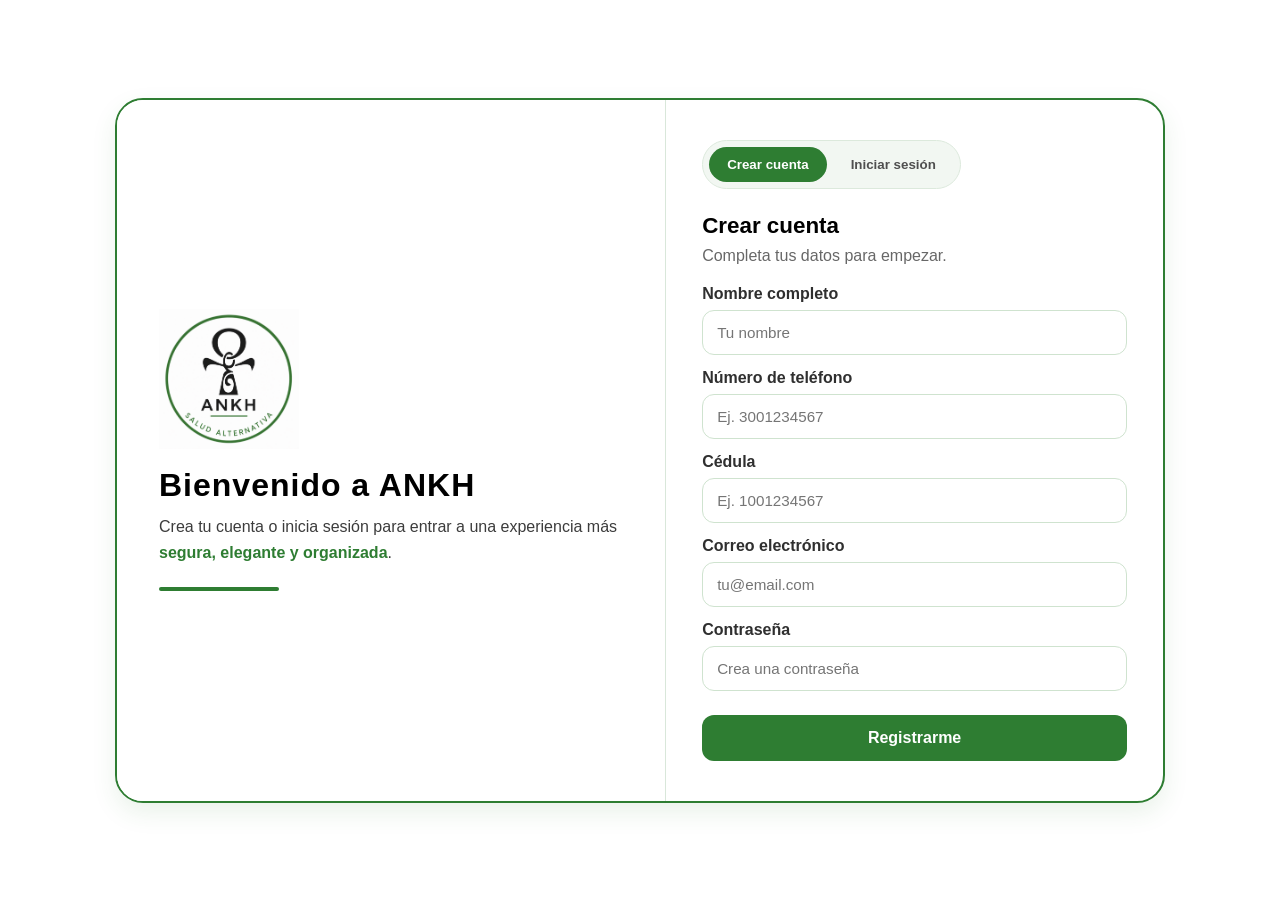
==== index.html @ 4bbb3af0 "Visual: Login/Home" ====
<!DOCTYPE html>
<html lang="es">
  <head>
    <meta charset="UTF-8" />
    <meta name="viewport" content="width=device-width, initial-scale=1.0" />
    <title>ANKH | Crear cuenta</title>
    <style>
      :root {
        --verde-principal: #2e7d32;
        --verde-secundario: #4caf50;
        --negro: #000000;
        --blanco: #ffffff;
      }

      * {
        box-sizing: border-box;
      }

      body {
        margin: 0;
        font-family: "Segoe UI", Tahoma, Geneva, Verdana, sans-serif;
        background: #ffffff;
        color: var(--negro);
        min-height: 100vh;
        display: flex;
        align-items: center;
        justify-content: center;
        padding: 24px;
      }

      .auth-card {
        width: 100%;
        max-width: 1050px;
        background: var(--blanco);
        border: 2px solid var(--verde-principal);
        border-radius: 28px;
        box-shadow: 0 10px 24px rgba(46, 125, 50, 0.1);
        overflow: hidden;
        display: grid;
        grid-template-columns: 1.05fr 0.95fr;
      }

      .brand-panel {
        background: #ffffff;
        padding: 42px;
        display: flex;
        flex-direction: column;
        justify-content: center;
        border-right: 1px solid rgba(46, 125, 50, 0.18);
      }

      .brand-panel img {
        width: 140px;
        margin-bottom: 18px;
        display: block;
        background: transparent;
        padding: 0;
        border-radius: 0;
        border: none;
        box-shadow: none;
      }

      .brand-panel h1 {
        font-size: 2rem;
        margin: 0 0 10px;
        color: var(--negro);
        letter-spacing: 1px;
      }

      .brand-panel p {
        font-size: 1rem;
        margin: 0;
        line-height: 1.6;
        color: #3c3c3c;
      }

      .brand-panel .highlight {
        color: var(--verde-principal);
        font-weight: 700;
      }

      .brand-panel .accent-line {
        width: 120px;
        height: 4px;
        background: var(--verde-principal);
        border-radius: 999px;
        margin-top: 22px;
      }

      .form-panel {
        padding: 40px 36px;
      }

      .toggle-buttons {
        display: inline-flex;
        background: #f2f7f2;
        border: 1px solid #dce9dc;
        border-radius: 999px;
        padding: 6px;
        margin-bottom: 24px;
        gap: 6px;
      }

      .toggle-btn {
        border: none;
        background: transparent;
        padding: 10px 18px;
        border-radius: 999px;
        font-weight: 600;
        color: #4f4f4f;
        cursor: pointer;
        transition: all 0.25s ease;
      }

      .toggle-btn.active {
        background: var(--verde-principal);
        color: var(--blanco);
        box-shadow: none;
      }

      .form-section {
        display: none;
        animation: fadeIn 0.25s ease;
      }

      .form-section.active {
        display: block;
      }

      .form-section h2 {
        margin: 0 0 8px;
        font-size: 1.4rem;
      }

      .form-section .subtitle {
        margin: 0 0 20px;
        color: #676767;
      }

      .field-group {
        margin-bottom: 14px;
      }

      label {
        display: block;
        margin-bottom: 7px;
        font-weight: 600;
        color: #2f2f2f;
      }

      input {
        width: 100%;
        padding: 13px 14px;
        border-radius: 12px;
        border: 1px solid #cfe3cf;
        outline: none;
        font-size: 0.95rem;
        transition: border-color 0.2s ease, box-shadow 0.2s ease;
      }

      input:focus {
        border-color: var(--verde-principal);
        box-shadow: 0 0 0 3px rgba(46, 125, 50, 0.12);
      }

      .submit-btn {
        width: 100%;
        margin-top: 10px;
        padding: 14px;
        border: none;
        border-radius: 12px;
        background: var(--verde-principal);
        color: var(--blanco);
        font-size: 1rem;
        font-weight: 700;
        cursor: pointer;
        box-shadow: none;
      }

      .submit-btn:hover {
        transform: translateY(-1px);
      }

      .helper-text {
        margin-top: 14px;
        font-size: 0.95rem;
        color: #4f4f4f;
      }

      .helper-text a {
        color: var(--verde-principal);
        text-decoration: none;
        font-weight: 600;
      }

      @keyframes fadeIn {
        from {
          opacity: 0;
          transform: translateY(6px);
        }
        to {
          opacity: 1;
          transform: translateY(0);
        }
      }

      @media (max-width: 900px) {
        .auth-card {
          grid-template-columns: 1fr;
        }

        .brand-panel {
          border-right: none;
          border-bottom: 1px solid rgba(46, 125, 50, 0.18);
        }
      }
    </style>
  </head>
  <body>
    <main class="auth-card">
      <section class="brand-panel">
        <img src="images/ANKH-logo.png" alt="Logo de ANKH" />
        <h1>Bienvenido a ANKH</h1>
        <p>
          Crea tu cuenta o inicia sesión para entrar a una experiencia más
          <span class="highlight">segura, elegante y organizada</span>.
        </p>
        <div class="accent-line"></div>
      </section>

      <section class="form-panel">
        <div class="toggle-buttons" role="tablist" aria-label="Opciones de acceso">
          <button class="toggle-btn active" data-target="signup">Crear cuenta</button>
          <button class="toggle-btn" data-target="login">Iniciar sesión</button>
        </div>

        <div id="signup" class="form-section active">
          <h2>Crear cuenta</h2>
          <p class="subtitle">Completa tus datos para empezar.</p>

          <form class="auth-form" data-action="home">
            <div class="field-group">
              <label for="name">Nombre completo</label>
              <input id="name" type="text" placeholder="Tu nombre" />
            </div>

            <div class="field-group">
              <label for="phone">Número de teléfono</label>
              <input id="phone" type="tel" placeholder="Ej. 3001234567" />
            </div>

            <div class="field-group">
              <label for="id">Cédula</label>
              <input id="id" type="text" placeholder="Ej. 1001234567" />
            </div>

            <div class="field-group">
              <label for="email">Correo electrónico</label>
              <input id="email" type="email" placeholder="tu@email.com" />
            </div>

            <div class="field-group">
              <label for="password">Contraseña</label>
              <input id="password" type="password" placeholder="Crea una contraseña" />
            </div>

            <button class="submit-btn" type="submit">Registrarme</button>
          </form>
        </div>

        <div id="login" class="form-section">
          <h2>Iniciar sesión</h2>
          <p class="subtitle">Ingresa tus credenciales para continuar.</p>

          <form class="auth-form" data-action="home">
            <div class="field-group">
              <label for="login-email">Correo electrónico</label>
              <input id="login-email" type="email" placeholder="tu@email.com" />
            </div>

            <div class="field-group">
              <label for="login-password">Contraseña</label>
              <input id="login-password" type="password" placeholder="Tu contraseña" />
            </div>

            <button class="submit-btn" type="submit">Entrar</button>
          </form>

          <p class="helper-text">
            ¿Olvidaste tu contraseña? <a href="#">Recupérala aquí</a>
          </p>
        </div>
      </section>
    </main>

    <script>
      const buttons = document.querySelectorAll('.toggle-btn');
      const sections = document.querySelectorAll('.form-section');
      const forms = document.querySelectorAll('.auth-form');

      buttons.forEach((button) => {
        button.addEventListener('click', () => {
          buttons.forEach((btn) => btn.classList.remove('active'));
          button.classList.add('active');

          sections.forEach((section) => {
            section.classList.remove('active');
            if (section.id === button.dataset.target) {
              section.classList.add('active');
            }
          });
        });
      });

      forms.forEach((form) => {
        form.addEventListener('submit', (event) => {
          event.preventDefault();
          window.location.href = 'home.html';
        });
      });
    </script>
  </body>
</html>
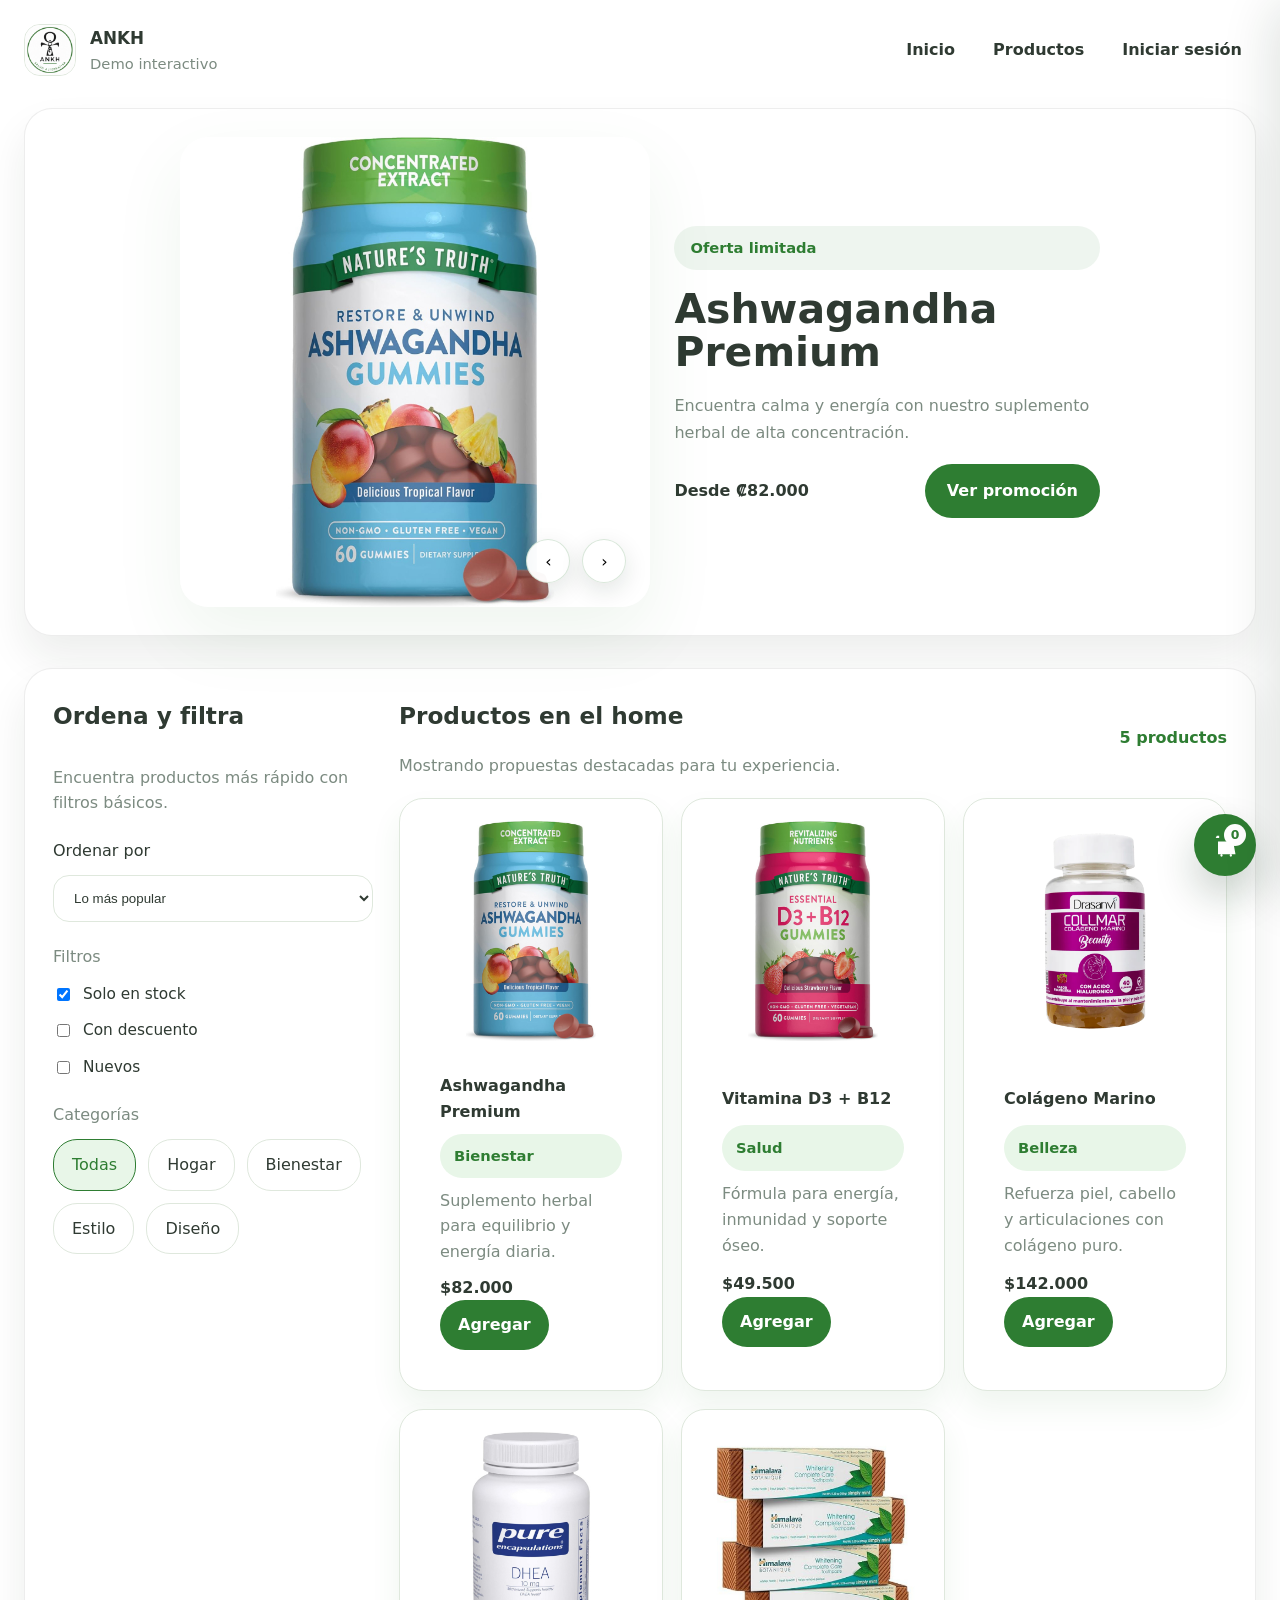
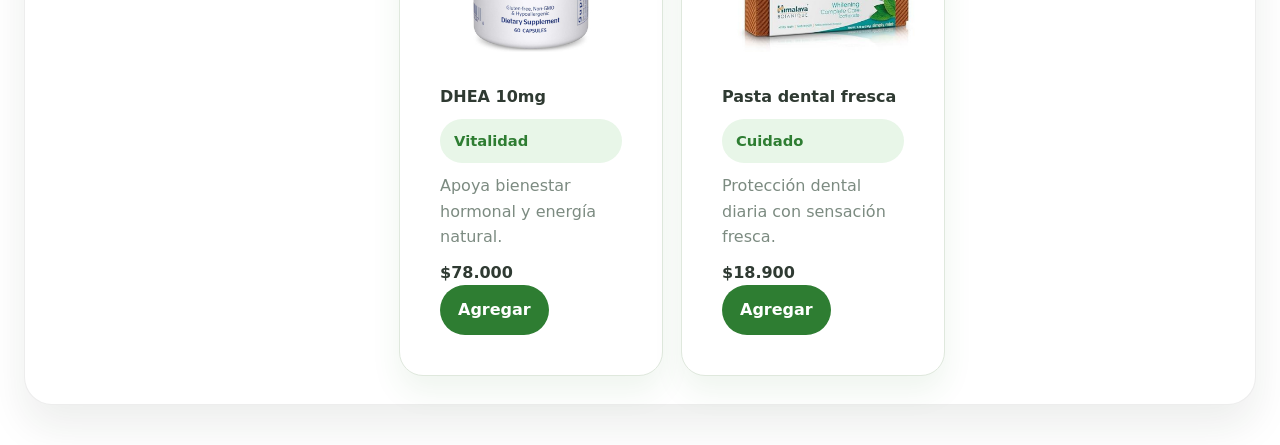
==== commit 28ef29be: "Se hizo de la RF1-RF8" ====
--- a/index.html
+++ b/index.html
@@ -3,321 +3,129 @@
   <head>
     <meta charset="UTF-8" />
     <meta name="viewport" content="width=device-width, initial-scale=1.0" />
-    <title>ANKH | Crear cuenta</title>
-    <style>
-      :root {
-        --verde-principal: #2e7d32;
-        --verde-secundario: #4caf50;
-        --negro: #000000;
-        --blanco: #ffffff;
-      }
-
-      * {
-        box-sizing: border-box;
-      }
-
-      body {
-        margin: 0;
-        font-family: "Segoe UI", Tahoma, Geneva, Verdana, sans-serif;
-        background: #ffffff;
-        color: var(--negro);
-        min-height: 100vh;
-        display: flex;
-        align-items: center;
-        justify-content: center;
-        padding: 24px;
-      }
-
-      .auth-card {
-        width: 100%;
-        max-width: 1050px;
-        background: var(--blanco);
-        border: 2px solid var(--verde-principal);
-        border-radius: 28px;
-        box-shadow: 0 10px 24px rgba(46, 125, 50, 0.1);
-        overflow: hidden;
-        display: grid;
-        grid-template-columns: 1.05fr 0.95fr;
-      }
-
-      .brand-panel {
-        background: #ffffff;
-        padding: 42px;
-        display: flex;
-        flex-direction: column;
-        justify-content: center;
-        border-right: 1px solid rgba(46, 125, 50, 0.18);
-      }
-
-      .brand-panel img {
-        width: 140px;
-        margin-bottom: 18px;
-        display: block;
-        background: transparent;
-        padding: 0;
-        border-radius: 0;
-        border: none;
-        box-shadow: none;
-      }
-
-      .brand-panel h1 {
-        font-size: 2rem;
-        margin: 0 0 10px;
-        color: var(--negro);
-        letter-spacing: 1px;
-      }
-
-      .brand-panel p {
-        font-size: 1rem;
-        margin: 0;
-        line-height: 1.6;
-        color: #3c3c3c;
-      }
-
-      .brand-panel .highlight {
-        color: var(--verde-principal);
-        font-weight: 700;
-      }
-
-      .brand-panel .accent-line {
-        width: 120px;
-        height: 4px;
-        background: var(--verde-principal);
-        border-radius: 999px;
-        margin-top: 22px;
-      }
-
-      .form-panel {
-        padding: 40px 36px;
-      }
-
-      .toggle-buttons {
-        display: inline-flex;
-        background: #f2f7f2;
-        border: 1px solid #dce9dc;
-        border-radius: 999px;
-        padding: 6px;
-        margin-bottom: 24px;
-        gap: 6px;
-      }
-
-      .toggle-btn {
-        border: none;
-        background: transparent;
-        padding: 10px 18px;
-        border-radius: 999px;
-        font-weight: 600;
-        color: #4f4f4f;
-        cursor: pointer;
-        transition: all 0.25s ease;
-      }
-
-      .toggle-btn.active {
-        background: var(--verde-principal);
-        color: var(--blanco);
-        box-shadow: none;
-      }
-
-      .form-section {
-        display: none;
-        animation: fadeIn 0.25s ease;
-      }
-
-      .form-section.active {
-        display: block;
-      }
-
-      .form-section h2 {
-        margin: 0 0 8px;
-        font-size: 1.4rem;
-      }
-
-      .form-section .subtitle {
-        margin: 0 0 20px;
-        color: #676767;
-      }
-
-      .field-group {
-        margin-bottom: 14px;
-      }
-
-      label {
-        display: block;
-        margin-bottom: 7px;
-        font-weight: 600;
-        color: #2f2f2f;
-      }
-
-      input {
-        width: 100%;
-        padding: 13px 14px;
-        border-radius: 12px;
-        border: 1px solid #cfe3cf;
-        outline: none;
-        font-size: 0.95rem;
-        transition: border-color 0.2s ease, box-shadow 0.2s ease;
-      }
-
-      input:focus {
-        border-color: var(--verde-principal);
-        box-shadow: 0 0 0 3px rgba(46, 125, 50, 0.12);
-      }
-
-      .submit-btn {
-        width: 100%;
-        margin-top: 10px;
-        padding: 14px;
-        border: none;
-        border-radius: 12px;
-        background: var(--verde-principal);
-        color: var(--blanco);
-        font-size: 1rem;
-        font-weight: 700;
-        cursor: pointer;
-        box-shadow: none;
-      }
-
-      .submit-btn:hover {
-        transform: translateY(-1px);
-      }
-
-      .helper-text {
-        margin-top: 14px;
-        font-size: 0.95rem;
-        color: #4f4f4f;
-      }
-
-      .helper-text a {
-        color: var(--verde-principal);
-        text-decoration: none;
-        font-weight: 600;
-      }
-
-      @keyframes fadeIn {
-        from {
-          opacity: 0;
-          transform: translateY(6px);
-        }
-        to {
-          opacity: 1;
-          transform: translateY(0);
-        }
-      }
-
-      @media (max-width: 900px) {
-        .auth-card {
-          grid-template-columns: 1fr;
-        }
-
-        .brand-panel {
-          border-right: none;
-          border-bottom: 1px solid rgba(46, 125, 50, 0.18);
-        }
-      }
-    </style>
+    <title>ANKH | Inicio</title>
+    <link rel="stylesheet" href="styles.css" />
   </head>
   <body>
-    <main class="auth-card">
-      <section class="brand-panel">
-        <img src="images/ANKH-logo.png" alt="Logo de ANKH" />
-        <h1>Bienvenido a ANKH</h1>
-        <p>
-          Crea tu cuenta o inicia sesión para entrar a una experiencia más
-          <span class="highlight">segura, elegante y organizada</span>.
-        </p>
-        <div class="accent-line"></div>
+    <div class="page">
+      <header class="site-header">
+        <div class="site-brand">
+          <img src="images/ANKH-logo.png" alt="ANKH logo" />
+          <div>
+            <strong>ANKH</strong>
+            <span>Demo interactivo</span>
+          </div>
+        </div>
+        <nav class="site-nav">
+          <a href="index.html">Inicio</a>
+          <a href="index.html">Productos</a>
+          <a id="navProfile" href="perfil.html">Perfil</a>
+        </nav>
+      </header>
+
+      <section class="hero-card hero">
+        <div class="promo-panel hero-promo-panel">
+          <div class="promo-panel-image">
+            <img id="promoImage" src="images/ASHWAGANDHA.jpg" alt="Promoción ANKH" />
+            <div class="promo-nav-buttons">
+              <button type="button" class="carousel-arrow promo-nav" id="promoPrev">‹</button>
+              <button type="button" class="carousel-arrow promo-nav" id="promoNext">›</button>
+            </div>
+          </div>
+          <div class="promo-panel-copy">
+            <span class="badge badge-soft" id="promoLabel">Oferta limitada</span>
+            <h1 id="promoTitle">Set de confort premium</h1>
+            <p id="promoDescription">Ahorra 20% en el nuevo set para casa con diseño ergonómico y materiales suaves.</p>
+            <div class="promo-panel-footer">
+              <strong id="promoPrice">Desde $129.000</strong>
+              <a class="button-primary button-link" id="promoButton" href="index.html?categoria=Hogar">Ver promoción</a>
+            </div>
+          </div>
+        </div>
       </section>
 
-      <section class="form-panel">
-        <div class="toggle-buttons" role="tablist" aria-label="Opciones de acceso">
-          <button class="toggle-btn active" data-target="signup">Crear cuenta</button>
-          <button class="toggle-btn" data-target="login">Iniciar sesión</button>
-        </div>
-
-        <div id="signup" class="form-section active">
-          <h2>Crear cuenta</h2>
-          <p class="subtitle">Completa tus datos para empezar.</p>
-
-          <form class="auth-form" data-action="home">
-            <div class="field-group">
-              <label for="name">Nombre completo</label>
-              <input id="name" type="text" placeholder="Tu nombre" />
+      <section class="section-card card explore-section">
+        <div class="explore-grid">
+          <aside class="explore-sidebar">
+            <div class="sidebar-group">
+              <h2>Ordena y filtra</h2>
+              <p class="sidebar-note">Encuentra productos más rápido con filtros básicos.</p>
             </div>
-
-            <div class="field-group">
-              <label for="phone">Número de teléfono</label>
-              <input id="phone" type="tel" placeholder="Ej. 3001234567" />
+            <div class="sidebar-group">
+              <label for="sortSelect">Ordenar por</label>
+              <select id="sortSelect" class="sort-select">
+                <option value="popular">Lo más popular</option>
+                <option value="priceLow">Precio: más bajo</option>
+                <option value="priceHigh">Precio: más alto</option>
+                <option value="newest">Más nuevo</option>
+              </select>
             </div>
-
-            <div class="field-group">
-              <label for="id">Cédula</label>
-              <input id="id" type="text" placeholder="Ej. 1001234567" />
+            <div class="sidebar-group">
+              <p class="sidebar-title">Filtros</p>
+              <label class="filter-line"><input type="checkbox" id="filterStock" checked /> Solo en stock</label>
+              <label class="filter-line"><input type="checkbox" id="filterDiscount" /> Con descuento</label>
+              <label class="filter-line"><input type="checkbox" id="filterNew" /> Nuevos</label>
             </div>
-
-            <div class="field-group">
-              <label for="email">Correo electrónico</label>
-              <input id="email" type="email" placeholder="tu@email.com" />
+            <div class="sidebar-group">
+              <p class="sidebar-title">Categorías</p>
+              <div class="category-buttons category-sidebar-buttons">
+                <button type="button" class="category-pill active" data-category="Todas">Todas</button>
+                <button type="button" class="category-pill" data-category="Hogar">Hogar</button>
+                <button type="button" class="category-pill" data-category="Bienestar">Bienestar</button>
+                <button type="button" class="category-pill" data-category="Estilo">Estilo</button>
+                <button type="button" class="category-pill" data-category="Diseño">Diseño</button>
+              </div>
             </div>
-
-            <div class="field-group">
-              <label for="password">Contraseña</label>
-              <input id="password" type="password" placeholder="Crea una contraseña" />
+          </aside>
+          <div class="explore-content">
+            <div class="section-header">
+              <div>
+                <h2>Productos en el home</h2>
+                <p class="section-note">Mostrando propuestas destacadas para tu experiencia.</p>
+              </div>
+              <span id="productCount" class="product-count">4 productos</span>
             </div>
-
-            <button class="submit-btn" type="submit">Registrarme</button>
-          </form>
-        </div>
-
-        <div id="login" class="form-section">
-          <h2>Iniciar sesión</h2>
-          <p class="subtitle">Ingresa tus credenciales para continuar.</p>
-
-          <form class="auth-form" data-action="home">
-            <div class="field-group">
-              <label for="login-email">Correo electrónico</label>
-              <input id="login-email" type="email" placeholder="tu@email.com" />
-            </div>
-
-            <div class="field-group">
-              <label for="login-password">Contraseña</label>
-              <input id="login-password" type="password" placeholder="Tu contraseña" />
-            </div>
-
-            <button class="submit-btn" type="submit">Entrar</button>
-          </form>
-
-          <p class="helper-text">
-            ¿Olvidaste tu contraseña? <a href="#">Recupérala aquí</a>
-          </p>
+            <div class="product-preview-grid" id="homeProductGrid"></div>
+          </div>
         </div>
       </section>
-    </main>
 
-    <script>
-      const buttons = document.querySelectorAll('.toggle-btn');
-      const sections = document.querySelectorAll('.form-section');
-      const forms = document.querySelectorAll('.auth-form');
+    </div>
 
-      buttons.forEach((button) => {
-        button.addEventListener('click', () => {
-          buttons.forEach((btn) => btn.classList.remove('active'));
-          button.classList.add('active');
+    <button class="cart-toggle" id="cartToggle" aria-label="Abrir carrito">
+      <svg viewBox="0 0 24 24" class="cart-icon" aria-hidden="true">
+        <path d="M7 4H5L4 6H7L7 4ZM6 9H19L21 20H6L6 9ZM9 22A1 1 0 1 0 9 20A1 1 0 0 0 9 22ZM17 22A1 1 0 1 0 17 20A1 1 0 0 0 17 22Z" />
+      </svg>
+      <span class="cart-badge" id="cartCount">0</span>
+    </button>
 
-          sections.forEach((section) => {
-            section.classList.remove('active');
-            if (section.id === button.dataset.target) {
-              section.classList.add('active');
-            }
-          });
-        });
-      });
+    <aside class="cart-drawer" id="cartDrawer">
+      <div class="cart-header">
+        <div style="display:flex; justify-content:space-between; align-items:center; gap:12px;">
+          <div>
+            <h2>Tu carrito</h2>
+            <p style="margin: 6px 0 0; color: var(--gris-medio);">Revisa tus artículos y finaliza tu compra.</p>
+          </div>
+          <button class="button-tertiary" id="closeCart" style="font-size:1.5rem;">×</button>
+        </div>
+      </div>
+      <div class="cart-list" id="cartList"></div>
+      <div class="cart-footer">
+        <div class="total-row">
+          <span>Total</span>
+          <strong id="cartTotal">$0</strong>
+        </div>
+        <form class="checkout-form" id="checkoutForm">
+          <input type="text" id="checkoutAddress" placeholder="Dirección de entrega" required />
+          <button class="button-primary" type="submit">Pagar</button>
+        </form>
+        <div class="checkout-receipt hidden" id="checkoutReceipt"></div>
+        <p class="checkout-message hidden" id="checkoutMessage"></p>
+      </div>
+    </aside>
 
-      forms.forEach((form) => {
-        form.addEventListener('submit', (event) => {
-          event.preventDefault();
-          window.location.href = 'home.html';
-        });
-      });
-    </script>
+    <script src="scripts/ankh-api.js"></script>
+    <script src="scripts/home-data.js"></script>
+    <script src="scripts/index.js"></script>
   </body>
 </html>
--- a/styles.css
+++ b/styles.css
@@ -0,0 +1,1275 @@
+:root {
+  --verde-principal: #2e7d32;
+  --verde-secundario: #4caf50;
+  --verde-claro: #e8f6e8;
+  --gris: #f4f8f4;
+  --gris-oscuro: #2f3a32;
+  --gris-medio: #7c8b81;
+  --blanco: #ffffff;
+  --border: #dfe8dd;
+  --sombra: 0 24px 60px rgba(15, 44, 22, 0.12);
+}
+
+* {
+  box-sizing: border-box;
+}
+
+html,
+body {
+  margin: 0;
+  min-height: 100%;
+  font-family: Inter, system-ui, -apple-system, BlinkMacSystemFont, 'Segoe UI', sans-serif;
+  background: var(--blanco);
+  color: var(--gris-oscuro);
+}
+
+body {
+  line-height: 1.6;
+}
+
+img {
+  display: block;
+  max-width: 100%;
+}
+
+a {
+  color: inherit;
+  text-decoration: none;
+}
+
+button,
+input,
+textarea {
+  font: inherit;
+}
+
+.page {
+  max-width: 1400px;
+  margin: 0 auto;
+  padding: 24px 24px 40px;
+}
+
+.site-header {
+  display: flex;
+  flex-wrap: wrap;
+  justify-content: space-between;
+  align-items: center;
+  gap: 18px;
+  margin-bottom: 32px;
+}
+
+.site-brand {
+  display: flex;
+  align-items: center;
+  gap: 14px;
+}
+
+.site-brand img {
+  width: 52px;
+  height: 52px;
+  border-radius: 16px;
+  object-fit: cover;
+  border: 1px solid var(--border);
+}
+
+.site-brand strong {
+  display: block;
+  font-size: 1.05rem;
+}
+
+.site-brand span {
+  display: block;
+  color: var(--gris-medio);
+  font-size: 0.92rem;
+}
+
+.site-nav {
+  display: flex;
+  flex-wrap: wrap;
+  gap: 10px;
+}
+
+.site-nav a,
+.button-link {
+  border: none;
+  background: transparent;
+  color: var(--gris-oscuro);
+  font-weight: 700;
+  padding: 10px 14px;
+  border-radius: 999px;
+  transition: background 0.2s ease;
+}
+
+.site-nav a:hover,
+.button-link:hover {
+  background: var(--verde-claro);
+}
+
+.hero {
+  display: block;
+  margin-bottom: 32px;
+}
+
+.hero-card,
+.card,
+.section-card,
+.cart-drawer,
+.modal-card {
+  background: var(--blanco);
+  border: 1px solid rgba(31, 35, 29, 0.08);
+  border-radius: 28px;
+  box-shadow: 0 22px 40px rgba(31, 35, 29, 0.08);
+}
+
+.hero-card {
+  padding: 28px;
+}
+
+.badge {
+  display: inline-flex;
+  align-items: center;
+  gap: 10px;
+  padding: 10px 14px;
+  border-radius: 999px;
+  background: var(--verde-claro);
+  color: var(--verde-principal);
+  font-weight: 700;
+  font-size: 0.92rem;
+}
+
+.hero-card h1 {
+  margin: 24px 0 18px;
+  font-size: clamp(2rem, 3.8vw, 3.4rem);
+  line-height: 1.02;
+}
+
+.hero-card p {
+  margin: 0;
+  max-width: 580px;
+  color: var(--gris-medio);
+  font-size: 1rem;
+}
+
+.hero-actions {
+  display: flex;
+  flex-wrap: wrap;
+  gap: 16px;
+  margin-top: 30px;
+}
+
+.button-primary,
+.button-secondary,
+.button-tertiary {
+  border: none;
+  border-radius: 999px;
+  padding: 14px 22px;
+  font-weight: 700;
+  transition: transform 0.2s ease, box-shadow 0.2s ease, background-color 0.2s ease;
+}
+
+.button-primary {
+  background: var(--verde-principal);
+  color: var(--blanco);
+}
+
+.button-primary:hover {
+  transform: translateY(-1px);
+  box-shadow: 0 18px 30px rgba(46, 125, 50, 0.18);
+}
+
+.button-secondary {
+  background: #f7faf7;
+  color: var(--gris-oscuro);
+}
+
+.button-tertiary {
+  background: transparent;
+  color: var(--gris-oscuro);
+}
+
+.promo-panel {
+  display: grid;
+  grid-template-columns: minmax(260px, 1fr);
+  gap: 22px;
+  align-items: start;
+  max-width: 920px;
+  margin: 0 auto;
+}
+
+.hero-promo-panel {
+  gap: 20px;
+}
+
+.hero-actions {
+  display: flex;
+  flex-wrap: wrap;
+  gap: 14px;
+  margin-top: 16px;
+}
+
+.promo-panel-image {
+  position: relative;
+  min-height: 240px;
+  border-radius: 28px;
+  overflow: hidden;
+  box-shadow: 0 18px 36px rgba(46, 125, 50, 0.08);
+}
+
+.promo-panel-image img {
+  width: 100%;
+  height: 100%;
+  object-fit: cover;
+}
+
+.promo-nav-buttons {
+  position: absolute;
+  inset: auto 24px 24px auto;
+  display: flex;
+  gap: 12px;
+}
+
+.promo-nav {
+  width: 44px;
+  height: 44px;
+  border-radius: 50%;
+  border: 1px solid rgba(46, 125, 50, 0.18);
+  background: rgba(255, 255, 255, 0.96);
+  box-shadow: 0 8px 24px rgba(15, 44, 22, 0.12);
+}
+
+.promo-panel-copy {
+  display: grid;
+  gap: 18px;
+  max-width: 720px;
+}
+
+.promo-panel-copy h1,
+.promo-panel-copy h2 {
+  margin: 0;
+  font-size: clamp(2rem, 3.2vw, 3rem);
+  line-height: 1.05;
+}
+
+.promo-panel-copy p {
+  margin: 0;
+  color: var(--gris-medio);
+  line-height: 1.75;
+}
+
+.promo-panel-footer {
+  display: flex;
+  align-items: center;
+  justify-content: space-between;
+  gap: 18px;
+  flex-wrap: wrap;
+}
+
+.badge-soft {
+  display: inline-flex;
+  align-items: center;
+  padding: 10px 16px;
+  border-radius: 999px;
+  background: rgba(46, 125, 50, 0.08);
+  color: var(--verde-principal);
+  font-weight: 700;
+}
+
+.grid-2 {
+  display: grid;
+  grid-template-columns: 1.7fr 1fr;
+  gap: 28px;
+}
+
+.grid-3 {
+  display: grid;
+  grid-template-columns: repeat(3, minmax(0, 1fr));
+  gap: 18px;
+}
+
+.card {
+  padding: 28px;
+}
+
+.card h2,
+.section-card h2 {
+  margin: 0 0 18px;
+  font-size: 1.45rem;
+}
+
+.card p,
+.status,
+.section-card p {
+  margin: 0;
+  color: var(--gris-medio);
+}
+
+.form-grid {
+  display: grid;
+  gap: 14px;
+}
+
+.form-grid input,
+.form-grid textarea {
+  width: 100%;
+  border: 1px solid var(--border);
+  border-radius: 16px;
+  padding: 14px 16px;
+  font-size: 0.96rem;
+  color: var(--gris-oscuro);
+}
+
+.row-2 {
+  display: grid;
+  grid-template-columns: 1fr 1fr;
+  gap: 14px;
+}
+
+.profile-actions {
+  display: flex;
+  flex-wrap: wrap;
+  gap: 12px;
+}
+
+.hidden {
+  display: none !important;
+}
+
+.search-panel {
+  padding: 24px;
+  margin-bottom: 24px;
+}
+
+.search-box {
+  display: flex;
+  align-items: center;
+  gap: 12px;
+  padding: 14px 16px;
+  border-radius: 999px;
+  background: var(--blanco);
+  border: 1px solid var(--border);
+}
+
+.search-box input {
+  width: 100%;
+  border: none;
+  outline: none;
+  background: transparent;
+  color: var(--gris-oscuro);
+}
+
+.product-wall {
+  padding: 24px;
+}
+
+.product-grid {
+  display: grid;
+  gap: 18px;
+  grid-template-columns: repeat(3, minmax(0, 1fr));
+}
+
+.product-card {
+  display: grid;
+  gap: 16px;
+  background: var(--verde-claro);
+  border-radius: 24px;
+  overflow: hidden;
+}
+
+.product-card img {
+  width: 100%;
+  height: 240px;
+  object-fit: cover;
+}
+
+.product-info {
+  padding: 20px;
+  display: grid;
+  gap: 12px;
+}
+
+.product-info h3 {
+  margin: 0;
+  font-size: 1.1rem;
+}
+
+.product-info p {
+  margin: 0;
+  color: var(--gris-medio);
+  font-size: 0.95rem;
+}
+
+.product-footer {
+  display: flex;
+  justify-content: space-between;
+  align-items: center;
+  gap: 12px;
+}
+
+.price {
+  font-weight: 700;
+}
+
+.add-btn {
+  border: none;
+  border-radius: 999px;
+  padding: 12px 18px;
+  background: var(--verde-principal);
+  color: var(--blanco);
+  font-weight: 700;
+}
+
+.add-btn:hover {
+  transform: translateY(-1px);
+}
+
+.feature-grid {
+  gap: 18px;
+}
+
+.feature-card {
+  padding: 24px;
+  background: var(--blanco);
+  border-radius: 24px;
+}
+
+.feature-card h3 {
+  margin: 0 0 12px;
+}
+
+.feature-card p {
+  margin: 0;
+}
+
+.promo-grid {
+  display: grid;
+  gap: 18px;
+  grid-template-columns: repeat(3, minmax(0, 1fr));
+}
+
+.category-pill,
+.feature-card,
+.carousel-card,
+.product-preview-card {
+  border-radius: 24px;
+}
+
+.news-card,
+.carousel-card,
+.product-preview-card {
+  padding: 22px;
+  border: 1px solid var(--border);
+  background: var(--gris);
+}
+
+.promo-grid {
+  display: grid;
+  gap: 18px;
+  grid-template-columns: repeat(3, minmax(0, 1fr));
+}
+
+.category-pill,
+.feature-card,
+.carousel-card,
+.product-preview-card {
+  border-radius: 24px;
+}
+
+.carousel-card,
+.product-preview-card {
+  padding: 22px;
+  border: 1px solid var(--border);
+  background: var(--gris);
+}
+
+.product-preview-grid {
+  display: grid;
+  gap: 18px;
+  grid-template-columns: repeat(auto-fit, minmax(240px, 1fr));
+}
+
+.explore-grid {
+  display: grid;
+  grid-template-columns: 320px 1fr;
+  gap: 26px;
+  align-items: start;
+}
+
+.explore-sidebar {
+  display: grid;
+  gap: 22px;
+}
+
+.sidebar-group {
+  display: grid;
+  gap: 12px;
+}
+
+.sidebar-note,
+.section-note {
+  margin: 0;
+  color: var(--gris-medio);
+  line-height: 1.6;
+}
+
+.sort-select {
+  width: 100%;
+  border: 1px solid var(--border);
+  border-radius: 16px;
+  padding: 14px 16px;
+  background: var(--blanco);
+  color: var(--gris-oscuro);
+}
+
+.filter-line {
+  display: flex;
+  align-items: center;
+  gap: 10px;
+  font-size: 0.96rem;
+  color: var(--gris-oscuro);
+}
+
+.category-sidebar-buttons {
+  display: grid;
+  gap: 10px;
+}
+
+.section-header {
+  display: flex;
+  align-items: center;
+  justify-content: space-between;
+  gap: 18px;
+  margin-bottom: 20px;
+}
+
+.product-count {
+  font-weight: 700;
+  color: var(--verde-principal);
+}
+
+@media (max-width: 1040px) {
+  .explore-grid {
+    grid-template-columns: 1fr;
+  }
+}
+
+.product-preview-card {
+  display: grid;
+  gap: 14px;
+  overflow: hidden;
+  background: var(--blanco);
+  border: 1px solid var(--border);
+  border-radius: 24px;
+  box-shadow: 0 16px 30px rgba(46, 125, 50, 0.08);
+  transition: transform 0.2s ease, box-shadow 0.2s ease;
+  cursor: pointer;
+}
+
+.product-preview-card:hover {
+  transform: translateY(-4px);
+  box-shadow: 0 24px 42px rgba(46, 125, 50, 0.12);
+}
+
+.product-preview-card img {
+  width: 100%;
+  height: 220px;
+  object-fit: cover;
+}
+
+.product-preview-content {
+  padding: 18px;
+  display: grid;
+  gap: 10px;
+}
+
+.product-preview-content strong {
+  display: block;
+}
+
+.product-preview-content p {
+  margin: 0;
+  color: var(--gris-medio);
+}
+
+.promo-panel {
+  display: grid;
+  grid-template-columns: 1.05fr 0.95fr;
+  gap: 24px;
+  align-items: center;
+}
+
+.promo-panel-image {
+  min-height: 360px;
+  border-radius: 28px;
+  overflow: hidden;
+  box-shadow: 0 28px 70px rgba(46, 125, 50, 0.08);
+}
+
+.promo-panel-image img {
+  width: 100%;
+  height: 100%;
+  object-fit: cover;
+}
+
+.promo-panel-copy {
+  display: grid;
+  gap: 18px;
+}
+
+.promo-panel-copy h2 {
+  margin: 0;
+  font-size: clamp(2rem, 2.4vw, 2.4rem);
+}
+
+.promo-panel-copy p {
+  margin: 0;
+  color: var(--gris-medio);
+  font-size: 1rem;
+  line-height: 1.7;
+}
+
+.promo-panel-footer {
+  display: flex;
+  align-items: center;
+  justify-content: space-between;
+  gap: 18px;
+  flex-wrap: wrap;
+}
+
+.badge-soft {
+  display: inline-flex;
+  align-items: center;
+  padding: 10px 16px;
+  border-radius: 999px;
+  background: rgba(46, 125, 50, 0.08);
+  color: var(--verde-principal);
+  font-weight: 700;
+}
+
+.category-buttons {
+  display: flex;
+  flex-wrap: wrap;
+  gap: 12px;
+}
+
+.category-pill {
+  padding: 12px 18px;
+  border: 1px solid var(--border);
+  background: var(--blanco);
+  color: var(--gris-oscuro);
+  cursor: pointer;
+}
+
+.category-pill.active,
+.category-pill:hover {
+  background: var(--verde-claro);
+  border-color: var(--verde-principal);
+  color: var(--verde-principal);
+}
+
+.cart-toggle {
+  position: fixed;
+  right: 24px;
+  bottom: 24px;
+  width: 62px;
+  height: 62px;
+  border-radius: 50%;
+  border: none;
+  background: var(--verde-principal);
+  color: var(--blanco);
+  font-size: 1.2rem;
+  box-shadow: 0 20px 40px rgba(15, 44, 22, 0.22);
+  display: grid;
+  place-items: center;
+  z-index: 30;
+}
+
+.cart-toggle svg {
+  width: 28px;
+  height: 28px;
+  fill: var(--blanco);
+}
+
+.cart-badge {
+  position: absolute;
+  top: 10px;
+  right: 10px;
+  width: 22px;
+  height: 22px;
+  border-radius: 999px;
+  background: #fff;
+  color: var(--verde-principal);
+  display: grid;
+  place-items: center;
+  font-size: 0.78rem;
+  font-weight: 700;
+}
+
+.checkout-receipt {
+  margin-top: 18px;
+  padding: 18px 16px;
+  border: 1px solid var(--border);
+  border-radius: 18px;
+  background: #f7fff3;
+}
+
+.cart-item {
+  display: grid;
+  gap: 16px;
+  border: 1px solid var(--border);
+  border-radius: 22px;
+  padding: 18px;
+  background: var(--gris);
+}
+
+.cart-item::before {
+  content: '';
+  width: 72px;
+  height: 72px;
+  border-radius: 20px;
+  background-size: cover;
+  background-position: center;
+  display: block;
+}
+
+.cart-item[data-id='1']::before { background-image: url('images/P1.jpg'); }
+.cart-item[data-id='2']::before { background-image: url('images/p2.jpg'); }
+.cart-item[data-id='3']::before { background-image: url('images/P3.png'); }
+.cart-item[data-id='4']::before { background-image: url('images/P4.jpg'); }
+
+.cart-item-details {
+  display: grid;
+  gap: 8px;
+}
+
+.cart-item-details strong {
+  display: block;
+}
+
+.cart-item-meta {
+  display: flex;
+  justify-content: space-between;
+  align-items: center;
+  gap: 12px;
+  flex-wrap: wrap;
+  color: var(--gris-medio);
+}
+
+.cart-item-actions {
+  display: flex;
+  justify-content: space-between;
+  align-items: center;
+  gap: 12px;
+  flex-wrap: wrap;
+}
+
+.quantity-row {
+  display: flex;
+  gap: 10px;
+  align-items: center;
+}
+
+.quantity-row button {
+  width: 34px;
+  height: 34px;
+  border-radius: 12px;
+  border: 1px solid var(--border);
+  background: var(--blanco);
+}
+
+.cart-footer {
+  background: rgba(232, 246, 232, 0.8);
+  border-top: 1px solid var(--border);
+}
+
+.cart-footer .checkout-form {
+  display: grid;
+  gap: 12px;
+}
+
+.cart-footer .checkout-form input {
+  width: 100%;
+  border: 1px solid var(--border);
+  border-radius: 16px;
+  padding: 14px 16px;
+  background: var(--blanco);
+}
+
+.cart-footer .checkout-form button {
+  width: 100%;
+}
+
+.cart-footer .checkout-message,
+.checkout-receipt {
+  margin-top: 14px;
+}
+
+.invoice-card {
+  display: grid;
+  gap: 12px;
+}
+
+.invoice-header {
+  display: flex;
+  justify-content: space-between;
+  align-items: center;
+  font-weight: 700;
+  margin-bottom: 12px;
+}
+
+.invoice-row,
+.invoice-item {
+  display: flex;
+  justify-content: space-between;
+  gap: 12px;
+  align-items: center;
+  padding: 10px 0;
+  border-bottom: 1px solid rgba(31, 35, 29, 0.08);
+}
+
+.invoice-item:last-child,
+.invoice-row:last-child {
+  border-bottom: none;
+}
+
+.invoice-total {
+  display: flex;
+  justify-content: space-between;
+  align-items: center;
+  margin-top: 12px;
+  font-weight: 700;
+}
+
+.invoice-note {
+  color: var(--gris-medio);
+  font-size: 0.95rem;
+}
+
+.order-list {
+  display: grid;
+  gap: 16px;
+  margin-top: 16px;
+}
+
+.order-card {
+  padding: 18px;
+  border: 1px solid var(--border);
+  border-radius: 20px;
+  background: #fbfff9;
+}
+
+.order-card .order-row {
+  display: flex;
+  justify-content: space-between;
+  align-items: center;
+  gap: 12px;
+  margin-bottom: 10px;
+}
+
+.order-card .order-actions {
+  justify-content: flex-end;
+}
+
+.cart-drawer {
+  position: fixed;
+  right: 0;
+  top: 0;
+  width: min(520px, 90vw);
+  height: 100vh;
+  background: var(--blanco);
+  border-left: 1px solid var(--border);
+  box-shadow: -10px 0 50px rgba(15, 44, 22, 0.12);
+  transform: translateX(100%);
+  transition: transform 0.28s ease;
+  z-index: 40;
+  display: grid;
+  min-height: 0;
+  grid-template-rows: auto 1fr auto;
+}
+
+.cart-drawer.open {
+  transform: translateX(0);
+}
+
+.cart-header,
+.cart-footer {
+  padding: 24px;
+}
+
+.cart-header {
+  border-bottom: 1px solid var(--border);
+}
+
+.cart-list {
+  padding: 20px 24px;
+  display: grid;
+  gap: 18px;
+  overflow-y: auto;
+  min-height: 0;
+}
+
+.cart-item {
+  display: grid;
+  grid-template-columns: auto 1fr;
+  gap: 16px;
+  border: 1px solid var(--border);
+  border-radius: 22px;
+  padding: 18px;
+  align-items: center;
+  background: var(--gris);
+}
+
+.cart-item::before {
+  content: '';
+  width: 72px;
+  height: 72px;
+  border-radius: 20px;
+  background-size: cover;
+  background-position: center;
+}
+
+.cart-item[data-id='1']::before { background-image: url('images/P1.jpg'); }
+.cart-item[data-id='2']::before { background-image: url('images/p2.jpg'); }
+.cart-item[data-id='3']::before { background-image: url('images/P3.png'); }
+.cart-item[data-id='4']::before { background-image: url('images/P4.jpg'); }
+
+.cart-item-details {
+  display: grid;
+  gap: 8px;
+}
+
+.cart-item-details strong {
+  display: block;
+}
+
+.cart-item-meta {
+  display: flex;
+  justify-content: space-between;
+  align-items: center;
+  gap: 12px;
+  flex-wrap: wrap;
+}
+
+.quantity-row {
+  display: flex;
+  gap: 10px;
+  align-items: center;
+}
+
+.quantity-row button {
+  width: 34px;
+  height: 34px;
+  border-radius: 12px;
+  border: 1px solid var(--border);
+  background: var(--blanco);
+}
+
+.cart-footer {
+  background: rgba(232, 246, 232, 0.8);
+  border-top: 1px solid var(--border);
+}
+
+.product-detail-card {
+  padding: 0;
+}
+
+.product-detail-inner {
+  display: grid;
+  grid-template-columns: 1.1fr 0.95fr;
+  gap: 32px;
+  align-items: start;
+}
+
+.product-detail-media {
+  display: grid;
+  gap: 18px;
+}
+
+.product-detail-media img {
+  width: 100%;
+  border-radius: 28px;
+  object-fit: cover;
+  min-height: 460px;
+  box-shadow: 0 30px 60px rgba(46, 125, 50, 0.12);
+}
+
+.product-detail-info {
+  display: grid;
+  gap: 20px;
+  padding: 28px;
+}
+
+.product-detail-info h2 {
+  margin: 0;
+  font-size: clamp(2.2rem, 3vw, 3rem);
+  line-height: 1.05;
+}
+
+.product-lead {
+  margin: 0;
+  color: var(--gris-medio);
+  line-height: 1.75;
+  max-width: 680px;
+}
+
+.product-detail-meta {
+  display: grid;
+  gap: 18px;
+  grid-template-columns: minmax(160px, auto) 1fr;
+  align-items: center;
+}
+
+.product-detail-actions {
+  display: flex;
+  flex-wrap: wrap;
+  gap: 12px;
+  justify-content: flex-end;
+}
+
+.product-detail-section {
+  display: grid;
+  gap: 12px;
+}
+
+.product-detail-section h3 {
+  margin: 0;
+  font-size: 1.05rem;
+}
+
+.product-features {
+  list-style: none;
+  padding: 0;
+  margin: 0;
+  display: grid;
+  gap: 10px;
+}
+
+.product-features li {
+  padding-left: 18px;
+  position: relative;
+  line-height: 1.6;
+}
+
+.product-features li::before {
+  content: '•';
+  position: absolute;
+  left: 0;
+  top: 0;
+  color: var(--verde-principal);
+}
+
+.product-stats-grid {
+  display: grid;
+  grid-template-columns: repeat(3, minmax(0, 1fr));
+  gap: 14px;
+}
+
+.product-stats-grid div {
+  padding: 18px;
+  background: var(--blanco);
+  border: 1px solid var(--border);
+  border-radius: 20px;
+  text-align: center;
+}
+
+.product-stats-grid strong {
+  display: block;
+  font-size: 1.2rem;
+}
+
+.product-stats-grid span {
+  display: block;
+  color: var(--gris-medio);
+  margin-top: 6px;
+}
+
+#productMessage {
+  font-weight: 700;
+  color: var(--verde-principal);
+}
+
+@media (max-width: 980px) {
+  .product-detail-inner {
+    grid-template-columns: 1fr;
+  }
+
+  .product-detail-meta {
+    grid-template-columns: 1fr;
+  }
+
+  .product-stats-grid {
+    grid-template-columns: 1fr;
+  }
+}
+
+.cart-footer .checkout-form {
+  display: grid;
+  gap: 12px;
+}
+
+.cart-footer .checkout-form input {
+  width: 100%;
+  border: 1px solid var(--border);
+  border-radius: 16px;
+  padding: 14px 16px;
+  background: var(--blanco);
+}
+
+.cart-footer .checkout-form button {
+  width: 100%;
+}
+
+.cart-footer .checkout-message,
+.checkout-receipt {
+  margin-top: 14px;
+}
+
+.quantity-row button {
+  width: 34px;
+  height: 34px;
+  border-radius: 12px;
+  border: 1px solid var(--border);
+  background: var(--blanco);
+}
+
+.cart-empty {
+  padding: 52px 0;
+  text-align: center;
+  color: var(--gris-medio);
+}
+
+.total-row {
+  display: flex;
+  justify-content: space-between;
+  align-items: center;
+  margin-bottom: 18px;
+}
+
+.checkout-message {
+  margin-top: 14px;
+  color: var(--verde-principal);
+}
+
+.modal-backdrop {
+  position: fixed;
+  inset: 0;
+  background: rgba(0, 0, 0, 0.35);
+  opacity: 0;
+  pointer-events: none;
+  transition: opacity 0.2s ease;
+  z-index: 35;
+}
+
+.modal-backdrop.open {
+  opacity: 1;
+  pointer-events: auto;
+}
+
+.modal {
+  position: fixed;
+  inset: 0;
+  display: grid;
+  place-items: center;
+  padding: 24px;
+  z-index: 45;
+  pointer-events: none;
+}
+
+.modal.open {
+  pointer-events: auto;
+}
+
+.modal-card {
+  position: relative;
+  width: min(560px, 100%);
+  padding: 32px;
+}
+
+.close {
+  position: absolute;
+  top: 18px;
+  right: 18px;
+  border: none;
+  background: transparent;
+  font-size: 1.4rem;
+  cursor: pointer;
+}
+
+@media (max-width: 980px) {
+  .hero,
+  .grid-2,
+  .product-grid,
+  .feature-grid,
+  .promo-news-grid {
+    grid-template-columns: 1fr;
+  }
+}
+
+@media (max-width: 720px) {
+  .hero,
+  .site-header,
+  .search-panel,
+  .hero-actions,
+  .profile-actions {
+    gap: 14px;
+  }
+
+  .hero-card,
+  .product-wall,
+  .card,
+  .section-card {
+    border-radius: 24px;
+  }
+
+  .site-header {
+    justify-content: center;
+  }
+
+  .site-nav a {
+    width: 100%;
+    text-align: center;
+  }
+}
+
+/* ===== Seguridad y usuarios (RF-01 a RF-08) ===== */
+.form-grid select {
+  width: 100%;
+  border: 1px solid var(--border);
+  border-radius: 16px;
+  padding: 14px 16px;
+  font-size: 0.96rem;
+  color: var(--gris-oscuro);
+  background: var(--blanco);
+}
+
+.status-ok { color: var(--verde-principal) !important; }
+.status-error { color: #b3261e !important; }
+
+.section-card + .section-card { margin-top: 24px; }
+
+.tabla-scroll { overflow-x: auto; }
+.tabla-usuarios { width: 100%; border-collapse: collapse; }
+.tabla-usuarios th,
+.tabla-usuarios td {
+  text-align: left;
+  padding: 12px 10px;
+  border-bottom: 1px solid var(--border);
+  font-size: 0.94rem;
+}
+.tabla-usuarios select {
+  border: 1px solid var(--border);
+  border-radius: 12px;
+  padding: 8px 10px;
+  background: var(--blanco);
+}
+
+.aviso-sesion {
+  position: fixed;
+  inset: 0;
+  background: rgba(15, 44, 22, 0.45);
+  display: flex;
+  align-items: center;
+  justify-content: center;
+  z-index: 1000;
+  padding: 20px;
+}
+.aviso-sesion-caja { max-width: 420px; width: 100%; }
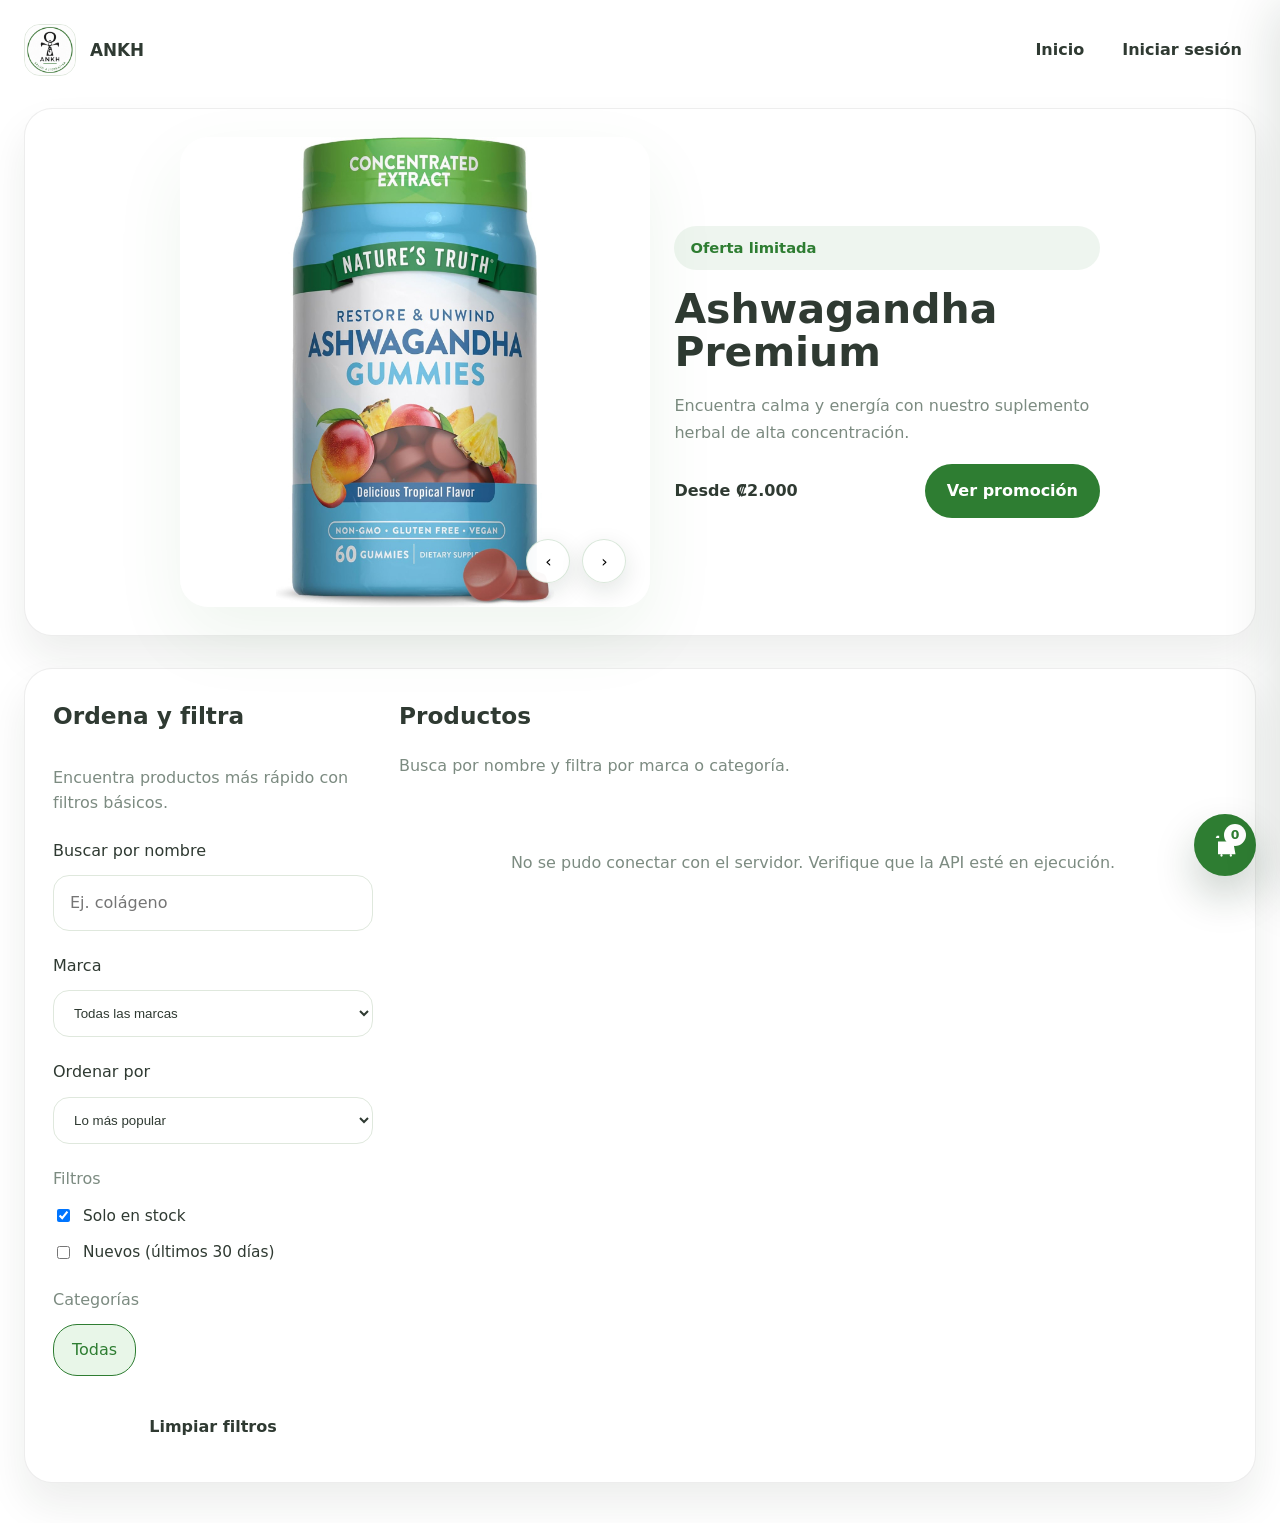
==== commit 1fe8dca6: "Inicializacion limpia del proyecto Ankh" ====
--- a/index.html
+++ b/index.html
@@ -13,12 +13,10 @@
           <img src="images/ANKH-logo.png" alt="ANKH logo" />
           <div>
             <strong>ANKH</strong>
-            <span>Demo interactivo</span>
           </div>
         </div>
         <nav class="site-nav">
           <a href="index.html">Inicio</a>
-          <a href="index.html">Productos</a>
           <a id="navProfile" href="perfil.html">Perfil</a>
         </nav>
       </header>
@@ -52,6 +50,16 @@
               <p class="sidebar-note">Encuentra productos más rápido con filtros básicos.</p>
             </div>
             <div class="sidebar-group">
+              <label for="searchInput">Buscar por nombre</label>
+              <input type="search" id="searchInput" class="sort-select" placeholder="Ej. colágeno" maxlength="150" />
+            </div>
+            <div class="sidebar-group">
+              <label for="brandSelect">Marca</label>
+              <select id="brandSelect" class="sort-select">
+                <option value="">Todas las marcas</option>
+              </select>
+            </div>
+            <div class="sidebar-group">
               <label for="sortSelect">Ordenar por</label>
               <select id="sortSelect" class="sort-select">
                 <option value="popular">Lo más popular</option>
@@ -63,33 +71,28 @@
             <div class="sidebar-group">
               <p class="sidebar-title">Filtros</p>
               <label class="filter-line"><input type="checkbox" id="filterStock" checked /> Solo en stock</label>
-              <label class="filter-line"><input type="checkbox" id="filterDiscount" /> Con descuento</label>
-              <label class="filter-line"><input type="checkbox" id="filterNew" /> Nuevos</label>
+              <label class="filter-line"><input type="checkbox" id="filterNew" /> Nuevos (últimos 30 días)</label>
             </div>
             <div class="sidebar-group">
               <p class="sidebar-title">Categorías</p>
-              <div class="category-buttons category-sidebar-buttons">
-                <button type="button" class="category-pill active" data-category="Todas">Todas</button>
-                <button type="button" class="category-pill" data-category="Hogar">Hogar</button>
-                <button type="button" class="category-pill" data-category="Bienestar">Bienestar</button>
-                <button type="button" class="category-pill" data-category="Estilo">Estilo</button>
-                <button type="button" class="category-pill" data-category="Diseño">Diseño</button>
+              <div class="category-buttons category-sidebar-buttons" id="categoryButtons">
+                <button type="button" class="category-pill active" data-category="">Todas</button>
               </div>
+              <button type="button" class="button-tertiary" id="clearFilters" style="margin-top:12px">Limpiar filtros</button>
             </div>
           </aside>
           <div class="explore-content">
             <div class="section-header">
               <div>
-                <h2>Productos en el home</h2>
-                <p class="section-note">Mostrando propuestas destacadas para tu experiencia.</p>
+                <h2>Productos</h2>
+                <p class="section-note">Busca por nombre y filtra por marca o categoría.</p>
               </div>
-              <span id="productCount" class="product-count">4 productos</span>
+              <span id="productCount" class="product-count">Cargando...</span>
             </div>
             <div class="product-preview-grid" id="homeProductGrid"></div>
           </div>
         </div>
       </section>
-
     </div>
 
     <button class="cart-toggle" id="cartToggle" aria-label="Abrir carrito">
@@ -109,11 +112,13 @@
           <button class="button-tertiary" id="closeCart" style="font-size:1.5rem;">×</button>
         </div>
       </div>
+
       <div class="cart-list" id="cartList"></div>
+
       <div class="cart-footer">
         <div class="total-row">
           <span>Total</span>
-          <strong id="cartTotal">$0</strong>
+          <strong id="cartTotal">₡0</strong>
         </div>
         <form class="checkout-form" id="checkoutForm">
           <input type="text" id="checkoutAddress" placeholder="Dirección de entrega" required />
@@ -125,7 +130,8 @@
     </aside>
 
     <script src="scripts/ankh-api.js"></script>
+    <script src="scripts/ankh-productos.js"></script>
     <script src="scripts/home-data.js"></script>
     <script src="scripts/index.js"></script>
   </body>
-</html>
+</html>
--- a/styles.css
+++ b/styles.css
@@ -908,33 +908,31 @@
 }
 
 .cart-item {
-  display: grid;
-  grid-template-columns: auto 1fr;
-  gap: 16px;
+  display: flex ;
+  flex-direction: column ;
+  align-items: stretch ;
+  gap: 16px ;
   border: 1px solid var(--border);
   border-radius: 22px;
   padding: 18px;
-  align-items: center;
   background: var(--gris);
 }
 
+.cart-item-img {
+  width: 100% ;
+  height: 200px ; 
+  object-fit: contain ; 
+  border-radius: 16px ;
+  background: #ffffff;
+}
 .cart-item::before {
-  content: '';
-  width: 72px;
-  height: 72px;
-  border-radius: 20px;
-  background-size: cover;
-  background-position: center;
-}
-
-.cart-item[data-id='1']::before { background-image: url('images/P1.jpg'); }
-.cart-item[data-id='2']::before { background-image: url('images/p2.jpg'); }
-.cart-item[data-id='3']::before { background-image: url('images/P3.png'); }
-.cart-item[data-id='4']::before { background-image: url('images/P4.jpg'); }
+  display: none ;
+  content: none ;
+}
 
 .cart-item-details {
-  display: grid;
-  gap: 8px;
+  display: grid ;
+  gap: 8px ;
 }
 
 .cart-item-details strong {
@@ -1273,3 +1271,18 @@
   padding: 20px;
 }
 .aviso-sesion-caja { max-width: 420px; width: 100%; }
+
+
+/* ===== Catálogo (RF-09 a RF-13) ===== */
+.lista-simple { list-style: none; padding: 0; margin: 10px 0 0; display: flex; flex-direction: column; gap: 8px; max-height: 220px; overflow-y: auto; }
+.fila-simple { display: flex; justify-content: space-between; align-items: center; gap: 10px; border-bottom: 1px solid var(--border); padding-bottom: 6px; }
+.boton-chico { padding: 6px 12px; font-size: 0.85rem; }
+.form-grid textarea {
+  width: 100%;
+  border: 1px solid var(--border);
+  border-radius: 16px;
+  padding: 14px 16px;
+  font-size: 0.96rem;
+  font-family: inherit;
+  resize: vertical;
+}
